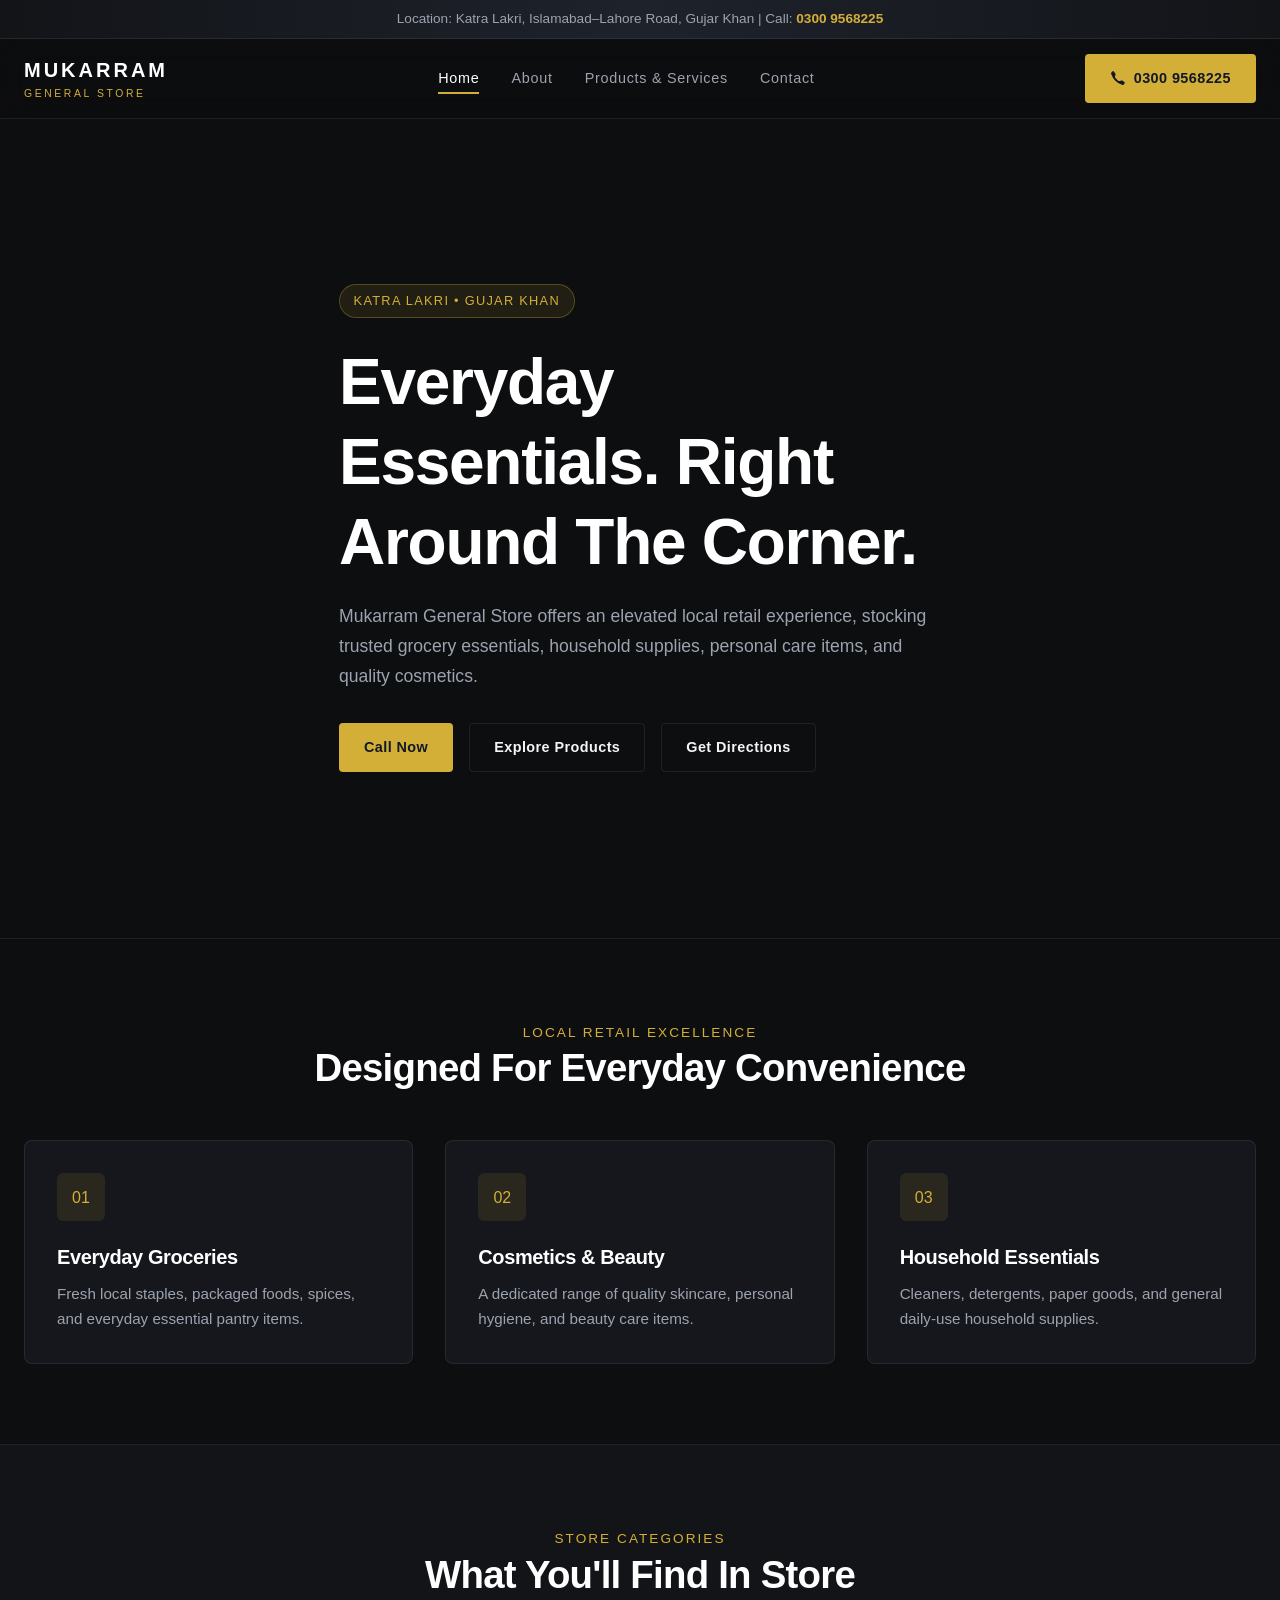
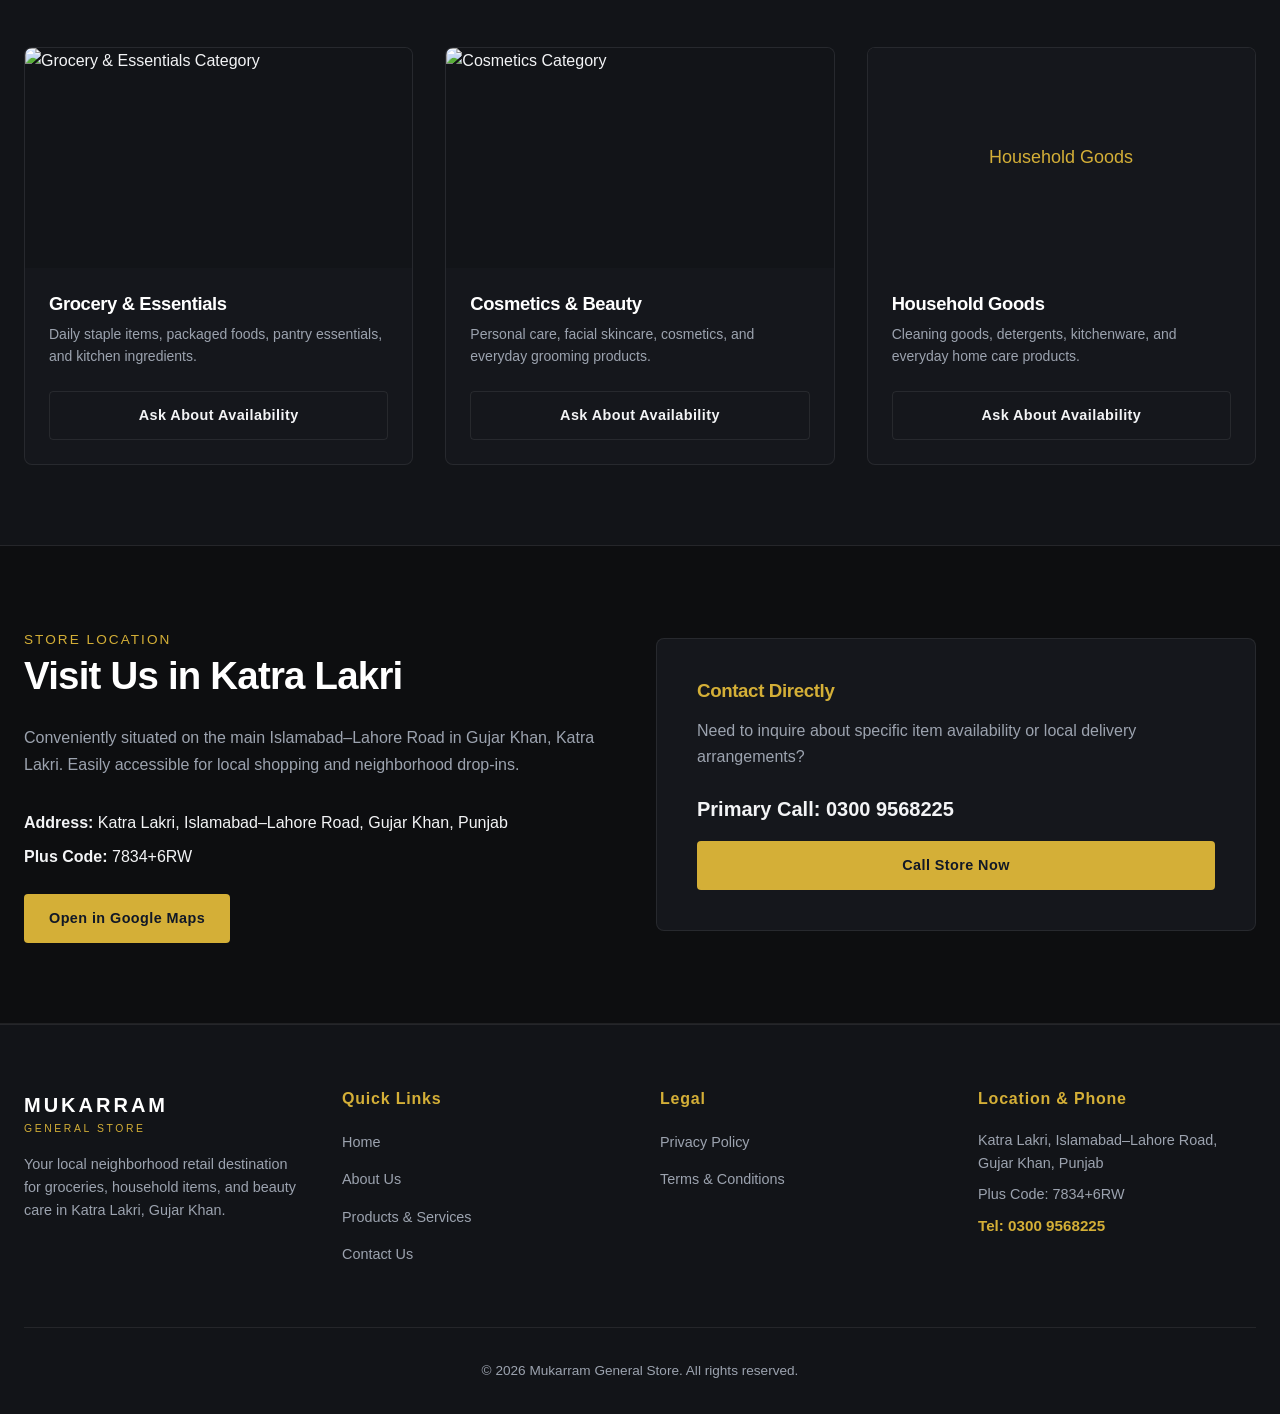
==== index.html @ 86560021 "Create index.html" ====
<!DOCTYPE html>
<html lang="en">
<head>
  <meta charset="UTF-8">
  <meta name="viewport" content="width=device-width, initial-scale=1.0">
  <title>Mukarram General Store | Katra Lakri, Gujar Khan</title>
  <meta name="description" content="Mukarram General Store is your premier neighborhood retail destination in Katra Lakri, Gujar Khan. Offering quality everyday groceries, daily essentials, cosmetics, and personal care products.">
  <meta name="robots" content="index, follow">
  <link rel="canonical" href="https://mukarramgeneralstore.com/index.html">
  
  <!-- Open Graph -->
  <meta property="og:type" content="website">
  <meta property="og:title" content="Mukarram General Store | Katra Lakri, Gujar Khan">
  <meta property="og:description" content="Your trusted local retail store for daily grocery essentials, cosmetics, and personal care products in Katra Lakri, Gujar Khan.">
  <meta property="og:url" content="https://mukarramgeneralstore.com/index.html">

  <link rel="stylesheet" href="style.css">
  
  <!-- Structured Data JSON-LD -->
  <script type="application/ld+json">
  {
    "@context": "https://schema.org",
    "@type": "GroceryStore",
    "name": "Mukarram General Store",
    "address": {
      "@type": "PostalAddress",
      "streetAddress": "7834+6RW, Islamabad–Lahore Road, Katra Lakri",
      "addressLocality": "Gujar Khan",
      "addressRegion": "Punjab",
      "addressCountry": "PK"
    },
    "telephone": "+923009568225"
  }
  </script>
</head>
<body>

  <a href="#main-content" class="skip-link">Skip to main content</a>

  <!-- Top Announcement Bar -->
  <div class="top-bar">
    <div class="container">
      Location: Katra Lakri, Islamabad–Lahore Road, Gujar Khan | Call: <strong>0300 9568225</strong>
    </div>
  </div>

  <!-- Header -->
  <header class="header">
    <div class="container nav-wrapper">
      <a href="index.html" class="brand-logo" aria-label="Mukarram General Store Home">
        <span class="brand-main">Mukarram</span>
        <span class="brand-sub">General Store</span>
      </a>

      <nav aria-label="Main Navigation">
        <ul class="nav-menu">
          <li><a href="index.html" class="nav-link active">Home</a></li>
          <li><a href="about.html" class="nav-link">About</a></li>
          <li><a href="services.html" class="nav-link">Products & Services</a></li>
          <li><a href="contact.html" class="nav-link">Contact</a></li>
        </ul>
      </nav>

      <div class="header-cta">
        <a href="tel:+923009568225" class="btn btn-primary">
          <svg width="16" height="16" fill="currentColor" viewBox="0 0 16 16"><path d="M3.654 1.328a.678.678 0 0 0-1.015-.063L1.605 2.3c-.483.484-.661 1.169-.45 1.77a17.568 17.568 0 0 0 4.168 6.608 17.569 17.569 0 0 0 6.608 4.168c.601.211 1.286.033 1.77-.45l.965-1.034a.678.678 0 0 0-.063-1.015l-2.307-1.794a.678.678 0 0 0-.58-.122l-2.19.547a1.745 1.745 0 0 1-1.657-.459L5.482 8.062a1.745 1.745 0 0 1-.46-1.657l.548-2.19a.678.678 0 0 0-.122-.58L3.654 1.328z"/></svg>
          0300 9568225
        </a>
      </div>

      <button class="mobile-toggle" id="mobile-toggle" aria-label="Toggle navigation menu" aria-expanded="false">
        <span class="hamburger-line"></span>
        <span class="hamburger-line"></span>
        <span class="hamburger-line"></span>
      </button>
    </div>
  </header>

  <!-- Mobile Overlay -->
  <div class="mobile-nav-overlay" id="mobile-nav-overlay" aria-hidden="true">
    <ul>
      <li><a href="index.html" class="nav-link active">Home</a></li>
      <li><a href="about.html" class="nav-link">About</a></li>
      <li><a href="services.html" class="nav-link">Products & Services</a></li>
      <li><a href="contact.html" class="nav-link">Contact</a></li>
    </ul>
    <a href="tel:+923009568225" class="btn btn-primary">Call 0300 9568225</a>
  </div>

  <main id="main-content">
    <!-- Hero Section -->
    <section class="hero-section">
      <div class="webgl-container" id="webgl-hero"></div>
      <div class="container hero-content">
        <span class="hero-badge">Katra Lakri • Gujar Khan</span>
        <h1 class="hero-title">Everyday Essentials. Right Around The Corner.</h1>
        <p class="hero-description">
          Mukarram General Store offers an elevated local retail experience, stocking trusted grocery essentials, household supplies, personal care items, and quality cosmetics.
        </p>
        <div class="hero-actions">
          <a href="tel:+923009568225" class="btn btn-primary">Call Now</a>
          <a href="services.html" class="btn btn-secondary">Explore Products</a>
          <a href="contact.html" class="btn btn-secondary">Get Directions</a>
        </div>
      </div>
    </section>

    <!-- Highlights Grid -->
    <section class="section">
      <div class="container">
        <div class="section-header">
          <span class="section-subtitle">Local Retail Excellence</span>
          <h2 class="section-title">Designed For Everyday Convenience</h2>
        </div>

        <div class="grid grid-3">
          <div class="card">
            <div class="card-icon">01</div>
            <h3 class="card-title">Everyday Groceries</h3>
            <p class="card-desc">Fresh local staples, packaged foods, spices, and everyday essential pantry items.</p>
          </div>
          <div class="card">
            <div class="card-icon">02</div>
            <h3 class="card-title">Cosmetics & Beauty</h3>
            <p class="card-desc">A dedicated range of quality skincare, personal hygiene, and beauty care items.</p>
          </div>
          <div class="card">
            <div class="card-icon">03</div>
            <h3 class="card-title">Household Essentials</h3>
            <p class="card-desc">Cleaners, detergents, paper goods, and general daily-use household supplies.</p>
          </div>
        </div>
      </div>
    </section>

    <!-- Product Showcase Preview -->
    <section class="section" style="background-color: var(--bg-surface);">
      <div class="container">
        <div class="section-header">
          <span class="section-subtitle">Store Categories</span>
          <h2 class="section-title">What You'll Find In Store</h2>
        </div>

        <div class="grid grid-3">
          <div class="product-card">
            <div class="product-image-wrap">
              <img src="data:image/svg+xml;utf8,<svg xmlns='http://www.w3.org/2000/svg' width='400' height='220' viewBox='0 0 400 220'><rect width='100%' height='100%' fill='%2315171c'/><text x='50%' y='50%' fill='%23d4af37' dominant-baseline='middle' text-anchor='middle' font-family='sans-serif' font-size='18'>Grocery & Essentials</text></svg>" alt="Grocery & Essentials Category" width="400" height="220" loading="lazy">
            </div>
            <div class="product-body">
              <h3 class="product-title">Grocery & Essentials</h3>
              <p class="product-desc">Daily staple items, packaged foods, pantry essentials, and kitchen ingredients.</p>
              <a href="tel:+923009568225" class="btn btn-secondary">Ask About Availability</a>
            </div>
          </div>

          <div class="product-card">
            <div class="product-image-wrap">
              <img src="data:image/svg+xml;utf8,<svg xmlns='http://www.w3.org/2000/svg' width='400' height='220' viewBox='0 0 400 220'><rect width='100%' height='100%' fill='%2315171c'/><text x='50%' y='50%' fill='%23d4af37' dominant-baseline='middle' text-anchor='middle' font-family='sans-serif' font-size='18'>Cosmetics & Beauty</text></svg>" alt="Cosmetics Category" width="400" height="220" loading="lazy">
            </div>
            <div class="product-body">
              <h3 class="product-title">Cosmetics & Beauty</h3>
              <p class="product-desc">Personal care, facial skincare, cosmetics, and everyday grooming products.</p>
              <a href="tel:+923009568225" class="btn btn-secondary">Ask About Availability</a>
            </div>
          </div>

          <div class="product-card">
            <div class="product-image-wrap">
              <img src="data:image/svg+xml;utf8,<svg xmlns='http://www.w3.org/2000/svg' width='400' height='220' viewBox='0 0 400 220'><rect width='100%' height='100%' fill='%2315171c'/><text x='50%' y='50%' fill='%23d4af37' dominant-baseline='middle' text-anchor='middle' font-family='sans-serif' font-size='18'>Household Goods</text></svg>" alt="Household Goods Category" width="400" height="220" loading="lazy">
            </div>
            <div class="product-body">
              <h3 class="product-title">Household Goods</h3>
              <p class="product-desc">Cleaning goods, detergents, kitchenware, and everyday home care products.</p>
              <a href="tel:+923009568225" class="btn btn-secondary">Ask About Availability</a>
            </div>
          </div>
        </div>
      </div>
    </section>

    <!-- Location Details Section -->
    <section class="section">
      <div class="container">
        <div class="grid grid-2" style="align-items: center;">
          <div>
            <span class="section-subtitle">Store Location</span>
            <h2 class="section-title">Visit Us in Katra Lakri</h2>
            <p style="color: var(--text-muted); margin: 1.5rem 0 2rem 0; line-height: 1.7;">
              Conveniently situated on the main Islamabad–Lahore Road in Gujar Khan, Katra Lakri. Easily accessible for local shopping and neighborhood drop-ins.
            </p>
            <p style="margin-bottom: 0.5rem;"><strong>Address:</strong> Katra Lakri, Islamabad–Lahore Road, Gujar Khan, Punjab</p>
            <p style="margin-bottom: 1.5rem;"><strong>Plus Code:</strong> 7834+6RW</p>
            <a href="https://maps.google.com/?q=7834%2B6RW+Gujar+Khan" target="_blank" rel="noopener noreferrer" class="btn btn-primary">Open in Google Maps</a>
          </div>
          <div style="background-color: var(--bg-card); border: 1px solid var(--border-subtle); padding: 2.5rem; border-radius: 8px;">
            <h3 style="margin-bottom: 1rem; color: var(--accent-gold);">Contact Directly</h3>
            <p style="color: var(--text-muted); margin-bottom: 1.5rem;">Need to inquire about specific item availability or local delivery arrangements?</p>
            <p style="font-size: 1.25rem; font-weight: 700; margin-bottom: 1rem;">Primary Call: 0300 9568225</p>
            <a href="tel:+923009568225" class="btn btn-primary" style="width: 100%;">Call Store Now</a>
          </div>
        </div>
      </div>
    </section>
  </main>

  <!-- Footer -->
  <footer class="footer">
    <div class="container">
      <div class="footer-grid">
        <div class="footer-brand">
          <a href="index.html" class="brand-logo">
            <span class="brand-main">Mukarram</span>
            <span class="brand-sub">General Store</span>
          </a>
          <p>Your local neighborhood retail destination for groceries, household items, and beauty care in Katra Lakri, Gujar Khan.</p>
        </div>

        <div>
          <h4 class="footer-heading">Quick Links</h4>
          <ul class="footer-links">
            <li><a href="index.html">Home</a></li>
            <li><a href="about.html">About Us</a></li>
            <li><a href="services.html">Products & Services</a></li>
            <li><a href="contact.html">Contact Us</a></li>
          </ul>
        </div>

        <div>
          <h4 class="footer-heading">Legal</h4>
          <ul class="footer-links">
            <li><a href="privacy-policy.html">Privacy Policy</a></li>
            <li><a href="terms.html">Terms & Conditions</a></li>
          </ul>
        </div>

        <div>
          <h4 class="footer-heading">Location & Phone</h4>
          <p style="color: var(--text-muted); font-size: 0.9rem; margin-bottom: 0.5rem;">Katra Lakri, Islamabad–Lahore Road, Gujar Khan, Punjab</p>
          <p style="color: var(--text-muted); font-size: 0.9rem; margin-bottom: 0.5rem;">Plus Code: 7834+6RW</p>
          <p style="color: var(--accent-gold); font-weight: 600; font-size: 0.95rem;">Tel: 0300 9568225</p>
        </div>
      </div>

      <div class="footer-bottom">
        <p>&copy; 2026 Mukarram General Store. All rights reserved.</p>
      </div>
    </div>
  </footer>

  <script src="https://cdnjs.cloudflare.com/ajax/libs/gsap/3.12.2/gsap.min.js" defer></script>
  <script src="https://cdnjs.cloudflare.com/ajax/libs/gsap/3.12.2/ScrollTrigger.min.js" defer></script>
  <script src="https://cdnjs.cloudflare.com/ajax/libs/three.js/r128/three.min.js" defer></script>
  <script src="main.js" defer></script>
  <script src="animations.js" defer></script>
</body>
</html>
---- style.css ----
/* ==========================================================================
   MUKARRAM GENERAL STORE - LUXURY RETAIL DESIGN SYSTEM
   Color Palette: Deep Charcoal, Off-Black, Warm Metallic Gold/Silver Accents
   Typography: Inter / System Sans Fallbacks
   ========================================================================== */

:root {
  /* Color Palette */
  --bg-dark: #0d0e10;
  --bg-card: #15171c;
  --bg-card-hover: #1c1f26;
  --bg-surface: #121418;
  --border-subtle: rgba(255, 255, 255, 0.08);
  --border-gold: rgba(212, 175, 55, 0.3);
  
  --text-main: #f3f4f6;
  --text-muted: #9ca3af;
  --text-dark: #111827;
  
  --accent-gold: #d4af37;
  --accent-gold-hover: #b89628;
  --accent-silver: #e5e7eb;
  
  /* Typography */
  --font-sans: 'Inter', -apple-system, BlinkMacSystemFont, "Segoe UI", Roboto, Helvetica, Arial, sans-serif;
  
  /* Spacing */
  --site-max-width: 1280px;
  --nav-height: 80px;
  
  /* Transitions */
  --transition-fast: 0.2s ease;
  --transition-smooth: 0.3s cubic-bezier(0.16, 1, 0.3, 1);
}

/* Reset & Base Styles */
*, *::before, *::after {
  box-sizing: border-box;
  margin: 0;
  padding: 0;
}

html {
  scroll-behavior: smooth;
  font-family: var(--font-sans);
  background-color: var(--bg-dark);
  color: var(--text-main);
  line-height: 1.6;
  -webkit-font-smoothing: antialiased;
  overflow-x: hidden;
}

body {
  width: 100%;
  min-height: 100vh;
  display: flex;
  flex-direction: column;
  overflow-x: hidden;
  position: relative;
}

/* Typography Helpers */
h1, h2, h3, h4, h5, h6 {
  color: #ffffff;
  font-weight: 600;
  line-height: 1.25;
  letter-spacing: -0.02em;
}

a {
  color: inherit;
  text-decoration: none;
  transition: color var(--transition-fast);
}

img {
  max-width: 100%;
  height: auto;
  display: block;
  object-fit: cover;
}

/* Container */
.container {
  width: 100%;
  max-width: var(--site-max-width);
  margin: 0 auto;
  padding: 0 1.5rem;
}

/* Skip Link */
.skip-link {
  position: absolute;
  top: -100px;
  left: 1rem;
  background: var(--accent-gold);
  color: var(--text-dark);
  padding: 0.75rem 1.5rem;
  font-weight: 600;
  z-index: 10000;
  transition: top var(--transition-fast);
}

.skip-link:focus {
  top: 1rem;
}

/* Top Announcement Bar */
.top-bar {
  background: linear-gradient(90deg, #121418 0%, #1e222b 50%, #121418 100%);
  border-bottom: 1px solid var(--border-subtle);
  font-size: 0.85rem;
  padding: 0.5rem 0;
  text-align: center;
  color: var(--text-muted);
}

.top-bar strong {
  color: var(--accent-gold);
}

/* Header & Navigation */
.header {
  position: sticky;
  top: 0;
  width: 100%;
  height: var(--nav-height);
  background-color: rgba(13, 14, 16, 0.85);
  backdrop-filter: blur(12px);
  -webkit-backdrop-filter: blur(12px);
  border-bottom: 1px solid var(--border-subtle);
  z-index: 1000;
  display: flex;
  align-items: center;
}

.nav-wrapper {
  display: flex;
  align-items: center;
  justify-content: space-between;
  width: 100%;
}

.brand-logo {
  display: flex;
  flex-direction: column;
}

.brand-logo .brand-main {
  font-size: 1.25rem;
  font-weight: 800;
  letter-spacing: 0.15em;
  text-transform: uppercase;
  color: #ffffff;
}

.brand-logo .brand-sub {
  font-size: 0.65rem;
  letter-spacing: 0.25em;
  text-transform: uppercase;
  color: var(--accent-gold);
}

.nav-menu {
  display: flex;
  align-items: center;
  gap: 2rem;
  list-style: none;
}

.nav-link {
  font-size: 0.9rem;
  font-weight: 500;
  color: var(--text-muted);
  letter-spacing: 0.05em;
  position: relative;
  padding: 0.5rem 0;
}

.nav-link:hover, .nav-link.active {
  color: #ffffff;
}

.nav-link.active::after {
  content: '';
  position: absolute;
  bottom: 0;
  left: 0;
  width: 100%;
  height: 2px;
  background-color: var(--accent-gold);
}

/* CTA Buttons */
.btn {
  display: inline-flex;
  align-items: center;
  justify-content: center;
  padding: 0.75rem 1.5rem;
  border-radius: 4px;
  font-size: 0.9rem;
  font-weight: 600;
  letter-spacing: 0.03em;
  cursor: pointer;
  transition: all var(--transition-smooth);
  border: 1px solid transparent;
  gap: 0.5rem;
}

.btn-primary {
  background-color: var(--accent-gold);
  color: var(--text-dark);
}

.btn-primary:hover {
  background-color: var(--accent-gold-hover);
  transform: translateY(-2px);
  box-shadow: 0 4px 15px rgba(212, 175, 55, 0.2);
}

.btn-secondary {
  background-color: transparent;
  color: var(--text-main);
  border-color: var(--border-subtle);
}

.btn-secondary:hover {
  border-color: var(--accent-gold);
  color: var(--accent-gold);
  transform: translateY(-2px);
}

/* Mobile Hamburger Button */
.mobile-toggle {
  display: none;
  background: none;
  border: none;
  cursor: pointer;
  padding: 0.5rem;
  z-index: 1001;
}

.hamburger-line {
  display: block;
  width: 24px;
  height: 2px;
  background-color: #ffffff;
  margin: 5px 0;
  transition: all var(--transition-fast);
}

/* Mobile Nav Overlay */
.mobile-nav-overlay {
  display: none;
  position: fixed;
  top: 0;
  left: 0;
  width: 100vw;
  height: 100vh;
  background-color: rgba(13, 14, 16, 0.98);
  z-index: 999;
  flex-direction: column;
  justify-content: center;
  align-items: center;
  gap: 2rem;
  opacity: 0;
  pointer-events: none;
  transition: opacity var(--transition-smooth);
}

.mobile-nav-overlay.is-active {
  opacity: 1;
  pointer-events: auto;
}

.mobile-nav-overlay ul {
  list-style: none;
  text-align: center;
  display: flex;
  flex-direction: column;
  gap: 1.5rem;
}

.mobile-nav-overlay .nav-link {
  font-size: 1.5rem;
}

/* Hero Section */
.hero-section {
  position: relative;
  min-height: calc(100vh - var(--nav-height));
  display: flex;
  align-items: center;
  overflow: hidden;
  padding: 4rem 0;
  border-bottom: 1px solid var(--border-subtle);
}

.webgl-container {
  position: absolute;
  top: 0;
  left: 0;
  width: 100%;
  height: 100%;
  z-index: 1;
  opacity: 0.6;
}

.hero-content {
  position: relative;
  z-index: 2;
  max-width: 650px;
}

.hero-badge {
  display: inline-block;
  padding: 0.35rem 0.85rem;
  background: rgba(212, 175, 55, 0.1);
  border: 1px solid var(--border-gold);
  color: var(--accent-gold);
  font-size: 0.8rem;
  letter-spacing: 0.1em;
  text-transform: uppercase;
  border-radius: 50px;
  margin-bottom: 1.5rem;
}

.hero-title {
  font-size: clamp(2.5rem, 5vw, 4rem);
  font-weight: 800;
  margin-bottom: 1.25rem;
}

.hero-description {
  font-size: 1.1rem;
  color: var(--text-muted);
  margin-bottom: 2rem;
  line-height: 1.7;
}

.hero-actions {
  display: flex;
  gap: 1rem;
  flex-wrap: wrap;
}

/* Grid & Cards */
.section {
  padding: 5rem 0;
  border-bottom: 1px solid var(--border-subtle);
}

.section-header {
  margin-bottom: 3rem;
  text-align: center;
}

.section-subtitle {
  color: var(--accent-gold);
  font-size: 0.85rem;
  text-transform: uppercase;
  letter-spacing: 0.15em;
  margin-bottom: 0.5rem;
}

.section-title {
  font-size: clamp(1.75rem, 3vw, 2.5rem);
}

.grid {
  display: grid;
  gap: 2rem;
}

.grid-3 {
  grid-template-columns: repeat(auto-fit, minmax(300px, 1fr));
}

.grid-2 {
  grid-template-columns: repeat(auto-fit, minmax(380px, 1fr));
}

.card {
  background-color: var(--bg-card);
  border: 1px solid var(--border-subtle);
  border-radius: 8px;
  padding: 2rem;
  transition: all var(--transition-smooth);
}

.card:hover {
  background-color: var(--bg-card-hover);
  border-color: var(--border-gold);
  transform: translateY(-4px);
}

.card-icon {
  width: 48px;
  height: 48px;
  background: rgba(212, 175, 55, 0.1);
  border-radius: 6px;
  display: flex;
  align-items: center;
  justify-content: center;
  margin-bottom: 1.5rem;
  color: var(--accent-gold);
}

.card-title {
  font-size: 1.25rem;
  margin-bottom: 0.75rem;
}

.card-desc {
  color: var(--text-muted);
  font-size: 0.95rem;
  line-height: 1.6;
}

/* Product Showcase Cards */
.product-card {
  background-color: var(--bg-card);
  border: 1px solid var(--border-subtle);
  border-radius: 8px;
  overflow: hidden;
  display: flex;
  flex-direction: column;
}

.product-image-wrap {
  width: 100%;
  height: 220px;
  background-color: var(--bg-surface);
  position: relative;
  overflow: hidden;
}

.product-image-wrap img {
  width: 100%;
  height: 100%;
  object-fit: cover;
  transition: transform var(--transition-smooth);
}

.product-card:hover .product-image-wrap img {
  transform: scale(1.05);
}

.product-body {
  padding: 1.5rem;
  display: flex;
  flex-direction: column;
  flex-grow: 1;
}

.product-title {
  font-size: 1.15rem;
  margin-bottom: 0.5rem;
}

.product-desc {
  color: var(--text-muted);
  font-size: 0.875rem;
  margin-bottom: 1.5rem;
  flex-grow: 1;
}

/* Forms */
.form-group {
  margin-bottom: 1.5rem;
}

.form-label {
  display: block;
  font-size: 0.85rem;
  color: var(--text-muted);
  margin-bottom: 0.5rem;
}

.form-control {
  width: 100%;
  padding: 0.85rem 1rem;
  background-color: var(--bg-surface);
  border: 1px solid var(--border-subtle);
  border-radius: 4px;
  color: var(--text-main);
  font-family: inherit;
  font-size: 0.95rem;
  transition: border-color var(--transition-fast);
}

.form-control:focus {
  outline: none;
  border-color: var(--accent-gold);
}

textarea.form-control {
  resize: vertical;
  min-height: 120px;
}

/* Footer */
.footer {
  background-color: var(--bg-surface);
  border-top: 1px solid var(--border-subtle);
  padding: 4rem 0 2rem 0;
  margin-top: auto;
}

.footer-grid {
  display: grid;
  grid-template-columns: repeat(auto-fit, minmax(220px, 1fr));
  gap: 2.5rem;
  margin-bottom: 3rem;
}

.footer-brand p {
  color: var(--text-muted);
  font-size: 0.9rem;
  margin-top: 1rem;
}

.footer-heading {
  font-size: 1rem;
  margin-bottom: 1.25rem;
  color: var(--accent-gold);
  letter-spacing: 0.05em;
}

.footer-links {
  list-style: none;
}

.footer-links li {
  margin-bottom: 0.75rem;
}

.footer-links a {
  color: var(--text-muted);
  font-size: 0.9rem;
}

.footer-links a:hover {
  color: #ffffff;
}

.footer-bottom {
  border-top: 1px solid var(--border-subtle);
  padding-top: 2rem;
  text-align: center;
  color: var(--text-muted);
  font-size: 0.85rem;
}

/* Page Banner */
.page-banner {
  padding: 4rem 0;
  background-color: var(--bg-surface);
  border-bottom: 1px solid var(--border-subtle);
}

.page-banner h1 {
  font-size: clamp(2rem, 4vw, 3rem);
}

/* Media Queries */
@media (max-width: 900px) {
  .nav-menu, .header-cta {
    display: none;
  }
  .mobile-toggle {
    display: block;
  }
  .mobile-nav-overlay {
    display: flex;
  }
}

@media (max-width: 480px) {
  .hero-actions {
    flex-direction: column;
    width: 100%;
  }
  .btn {
    width: 100%;
  }
}

/* Prefers Reduced Motion */
@media (prefers-reduced-motion: reduce) {
  *, *::before, *::after {
    animation-duration: 0.01ms !important;
    animation-iteration-count: 1 !important;
    transition-duration: 0.01ms !important;
    scroll-behavior: auto !important;
  }
  .webgl-container {
    display: none;
  }
}
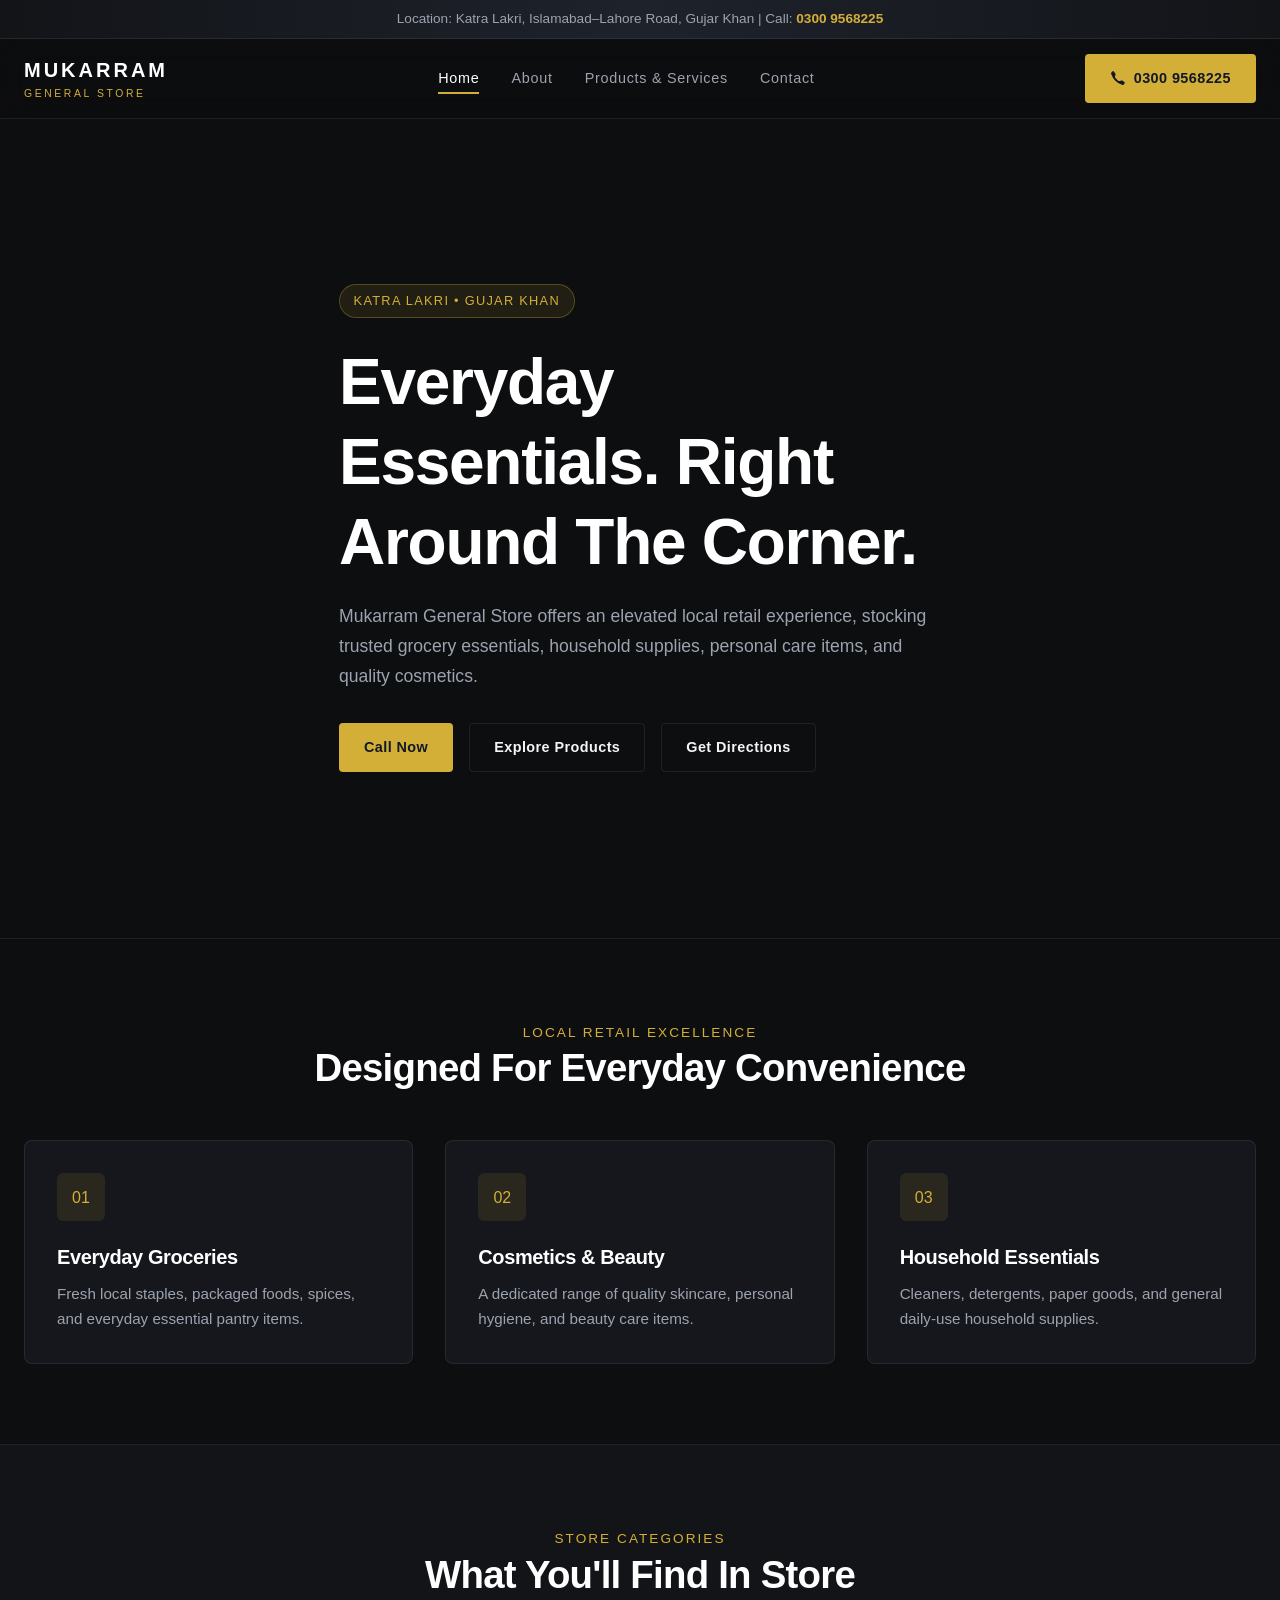
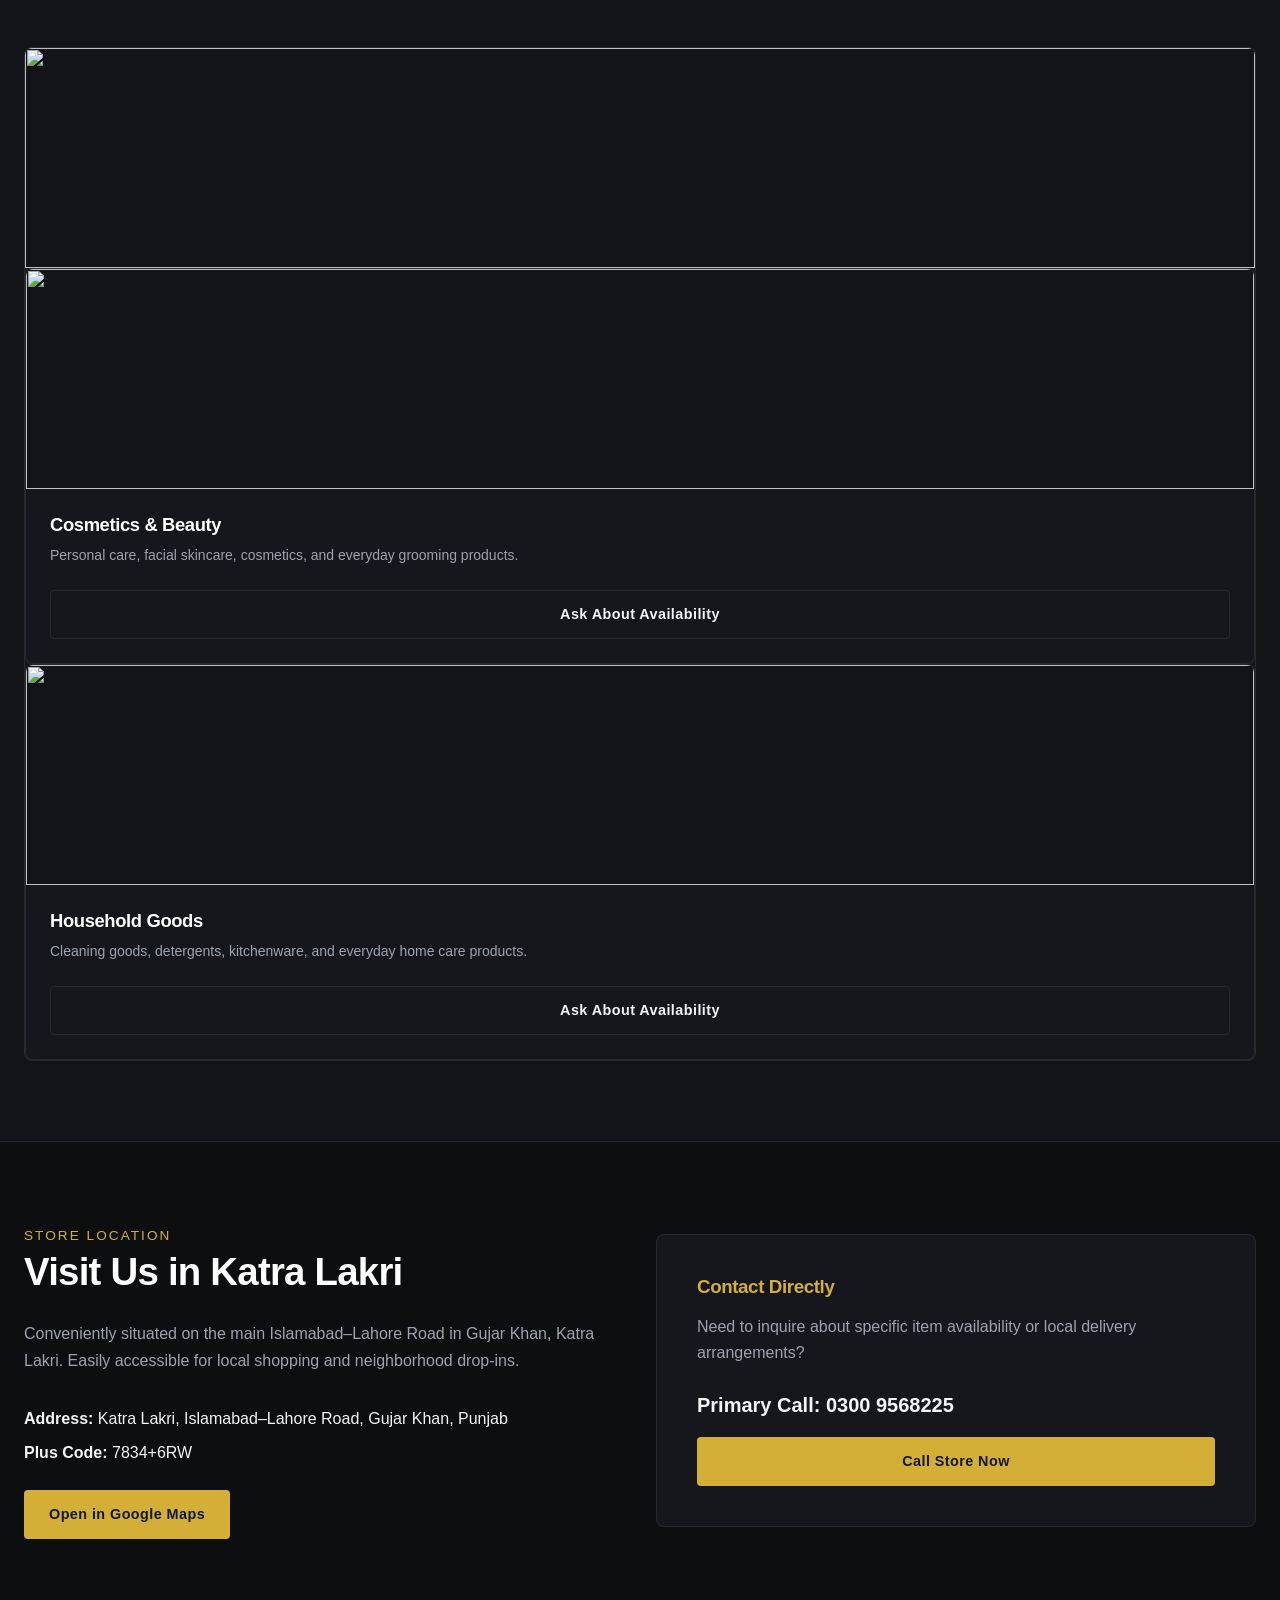
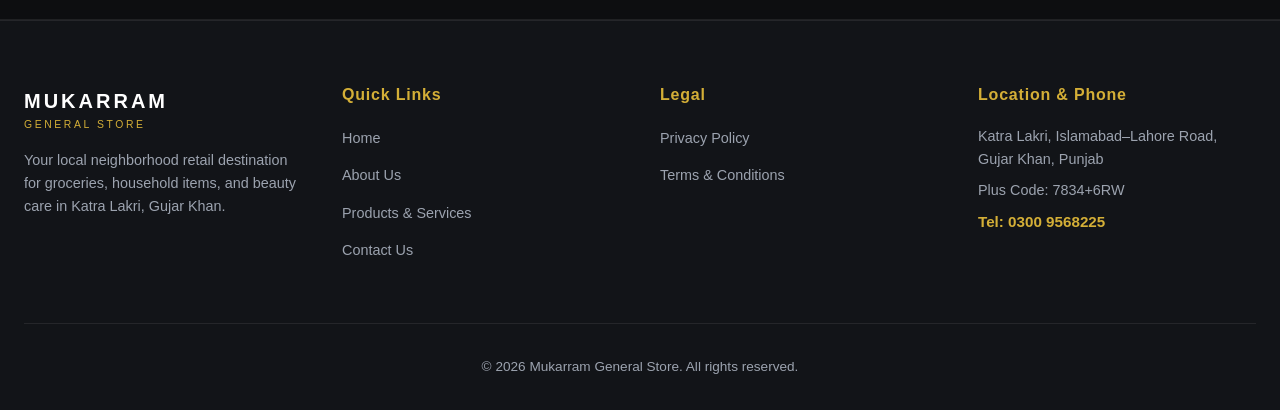
==== commit ce003cb0: "Update index.html" ====
--- a/index.html
+++ b/index.html
@@ -144,8 +144,7 @@
         <div class="grid grid-3">
           <div class="product-card">
             <div class="product-image-wrap">
-              <img src="data:image/svg+xml;utf8,<svg xmlns='http://www.w3.org/2000/svg' width='400' height='220' viewBox='0 0 400 220'><rect width='100%' height='100%' fill='%2315171c'/><text x='50%' y='50%' fill='%23d4af37' dominant-baseline='middle' text-anchor='middle' font-family='sans-serif' font-size='18'>Grocery & Essentials</text></svg>" alt="Grocery & Essentials Category" width="400" height="220" loading="lazy">
-            </div>
+              <img src="https://encrypted-tbn0.gstatic.com/images?q=tbn:ANd9GcQhBisXiNPM_v4q7Evll3dUV30CPWmghKc_a0BwKx2L9Q&s=10" width="400" height="220" loading="lazy">
             <div class="product-body">
               <h3 class="product-title">Grocery & Essentials</h3>
               <p class="product-desc">Daily staple items, packaged foods, pantry essentials, and kitchen ingredients.</p>
@@ -155,7 +154,7 @@
 
           <div class="product-card">
             <div class="product-image-wrap">
-              <img src="data:image/svg+xml;utf8,<svg xmlns='http://www.w3.org/2000/svg' width='400' height='220' viewBox='0 0 400 220'><rect width='100%' height='100%' fill='%2315171c'/><text x='50%' y='50%' fill='%23d4af37' dominant-baseline='middle' text-anchor='middle' font-family='sans-serif' font-size='18'>Cosmetics & Beauty</text></svg>" alt="Cosmetics Category" width="400" height="220" loading="lazy">
+              <img src="https://png.pngtree.com/png-vector/20240818/ourmid/pngtree-geset-of-luxury-beauty-cosmetic-makeup-bdifferent-png-image_13532167.png" width="400" height="220" loading="lazy">
             </div>
             <div class="product-body">
               <h3 class="product-title">Cosmetics & Beauty</h3>
@@ -166,7 +165,7 @@
 
           <div class="product-card">
             <div class="product-image-wrap">
-              <img src="data:image/svg+xml;utf8,<svg xmlns='http://www.w3.org/2000/svg' width='400' height='220' viewBox='0 0 400 220'><rect width='100%' height='100%' fill='%2315171c'/><text x='50%' y='50%' fill='%23d4af37' dominant-baseline='middle' text-anchor='middle' font-family='sans-serif' font-size='18'>Household Goods</text></svg>" alt="Household Goods Category" width="400" height="220" loading="lazy">
+              <img src="https://encrypted-tbn0.gstatic.com/images?q=tbn:ANd9GcQt9Zhke3sXe539_XxsmSnRpoz6ajMRMiUhP0vQCI30iQ&s=10" width="400" height="220" loading="lazy">
             </div>
             <div class="product-body">
               <h3 class="product-title">Household Goods</h3>
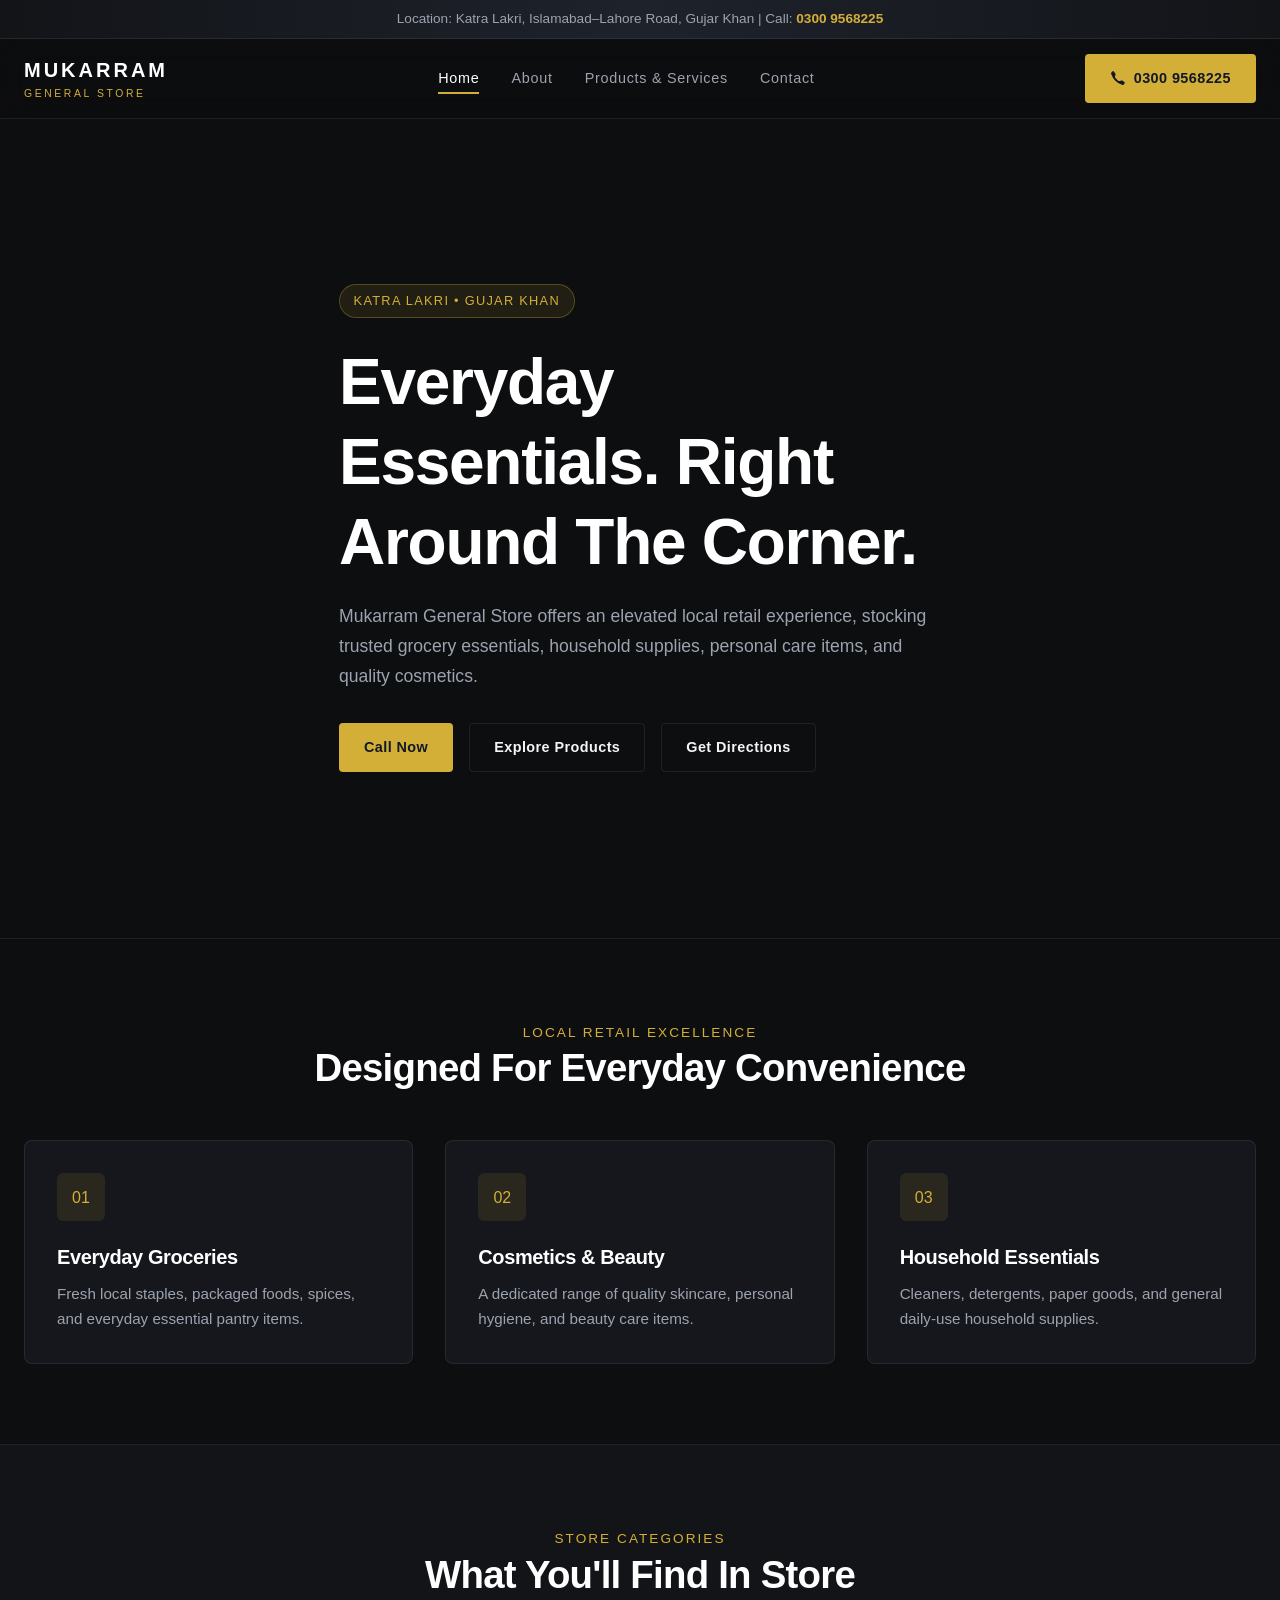
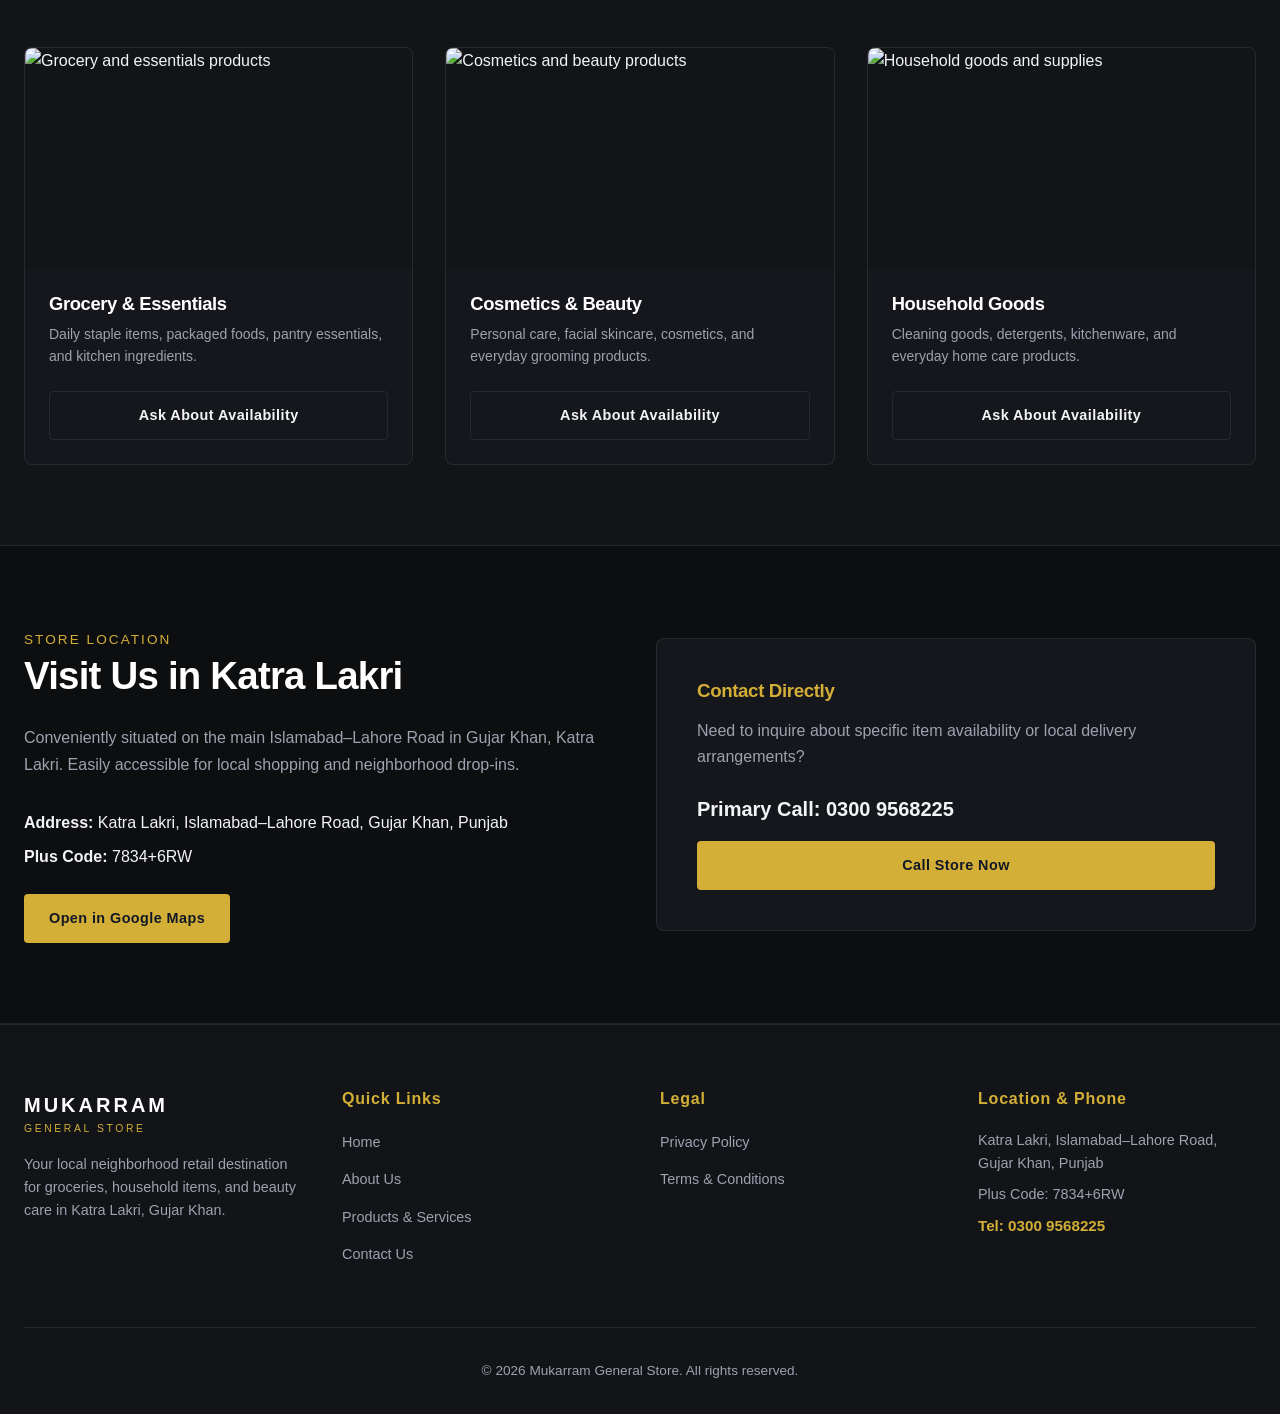
==== commit bcb4cca8: "Update index.html" ====
--- a/index.html
+++ b/index.html
@@ -144,7 +144,8 @@
         <div class="grid grid-3">
           <div class="product-card">
             <div class="product-image-wrap">
-              <img src="https://encrypted-tbn0.gstatic.com/images?q=tbn:ANd9GcQhBisXiNPM_v4q7Evll3dUV30CPWmghKc_a0BwKx2L9Q&s=10" width="400" height="220" loading="lazy">
+              <img src="https://encrypted-tbn0.gstatic.com/images?q=tbn:ANd9GcQhBisXiNPM_v4q7Evll3dUV30CPWmghKc_a0BwKx2L9Q&s=10" alt="Grocery and essentials products" width="400" height="220" loading="lazy">
+            </div>
             <div class="product-body">
               <h3 class="product-title">Grocery & Essentials</h3>
               <p class="product-desc">Daily staple items, packaged foods, pantry essentials, and kitchen ingredients.</p>
@@ -154,7 +155,7 @@
 
           <div class="product-card">
             <div class="product-image-wrap">
-              <img src="https://png.pngtree.com/png-vector/20240818/ourmid/pngtree-geset-of-luxury-beauty-cosmetic-makeup-bdifferent-png-image_13532167.png" width="400" height="220" loading="lazy">
+              <img src="https://png.pngtree.com/png-vector/20240818/ourmid/pngtree-geset-of-luxury-beauty-cosmetic-makeup-bdifferent-png-image_13532167.png" alt="Cosmetics and beauty products" width="400" height="220" loading="lazy">
             </div>
             <div class="product-body">
               <h3 class="product-title">Cosmetics & Beauty</h3>
@@ -165,7 +166,7 @@
 
           <div class="product-card">
             <div class="product-image-wrap">
-              <img src="https://encrypted-tbn0.gstatic.com/images?q=tbn:ANd9GcQt9Zhke3sXe539_XxsmSnRpoz6ajMRMiUhP0vQCI30iQ&s=10" width="400" height="220" loading="lazy">
+              <img src="https://encrypted-tbn0.gstatic.com/images?q=tbn:ANd9GcQt9Zhke3sXe539_XxsmSnRpoz6ajMRMiUhP0vQCI30iQ&s=10" alt="Household goods and supplies" width="400" height="220" loading="lazy">
             </div>
             <div class="product-body">
               <h3 class="product-title">Household Goods</h3>
